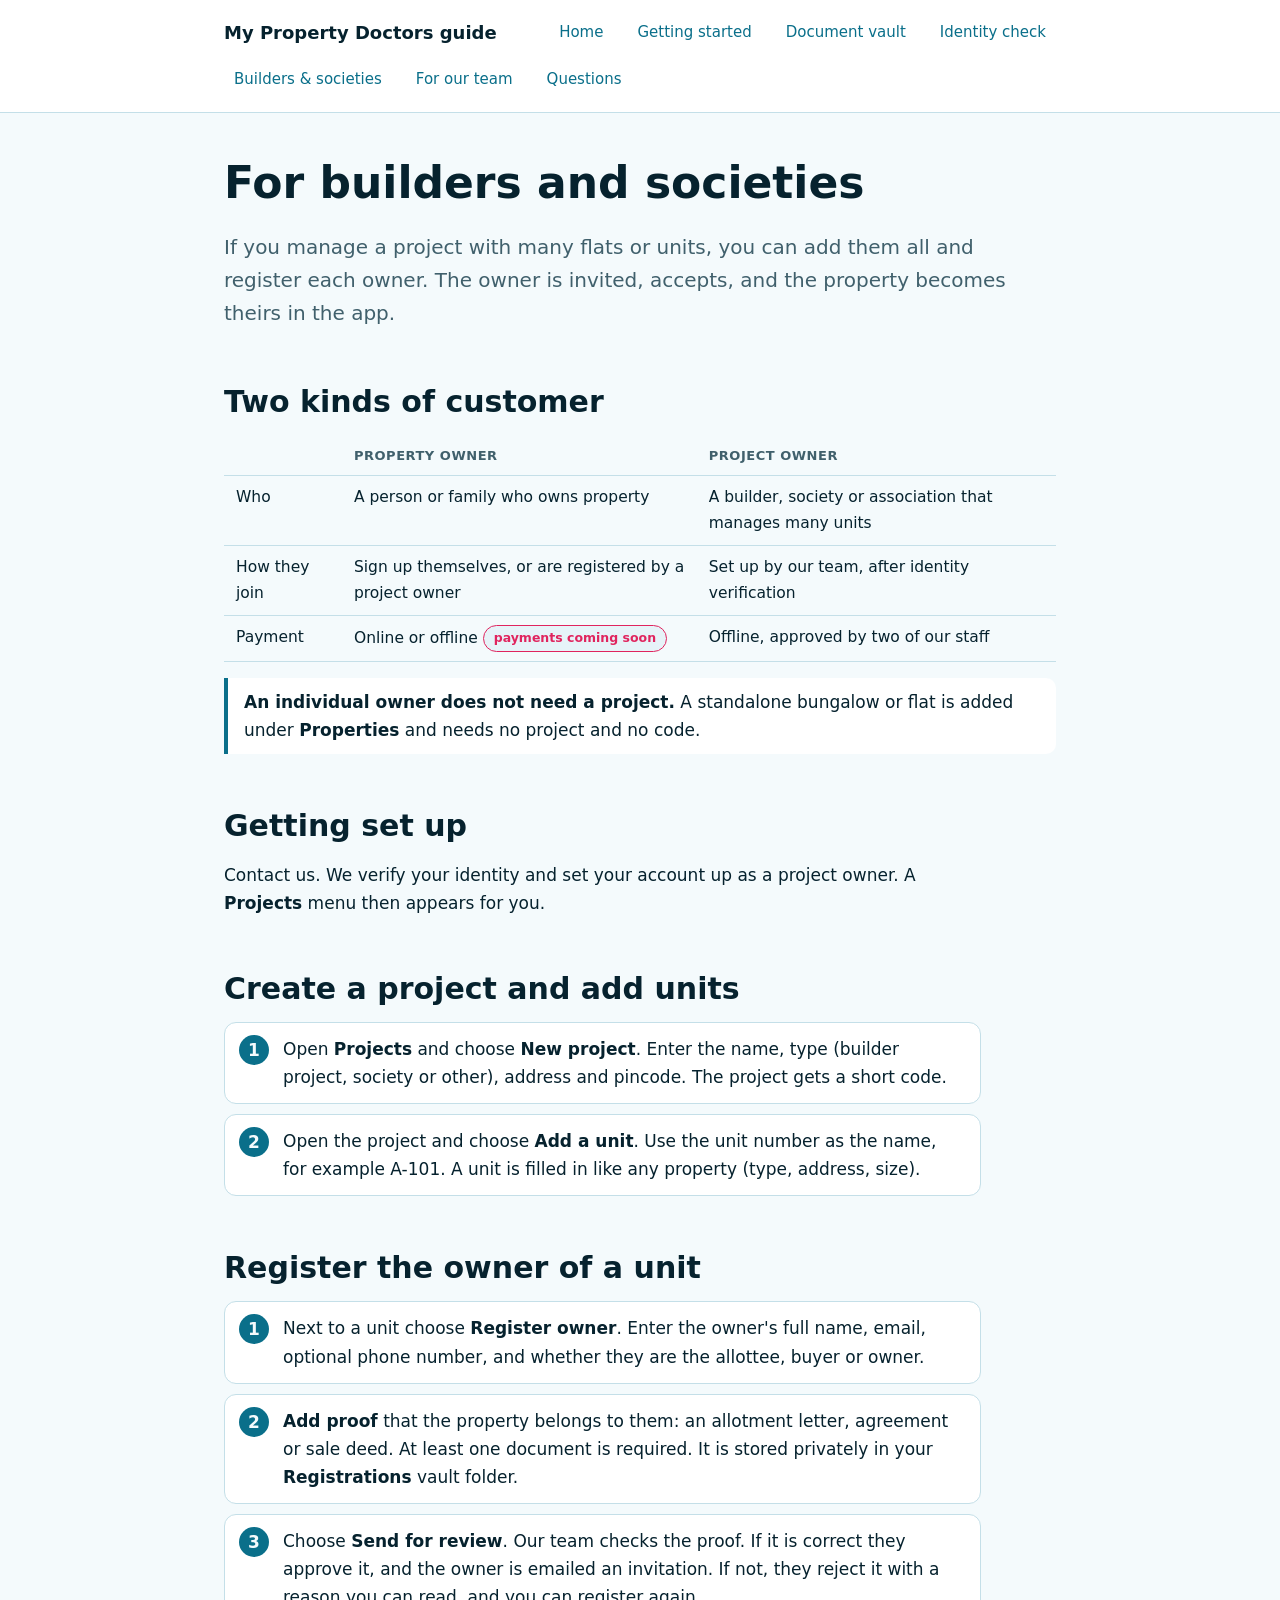
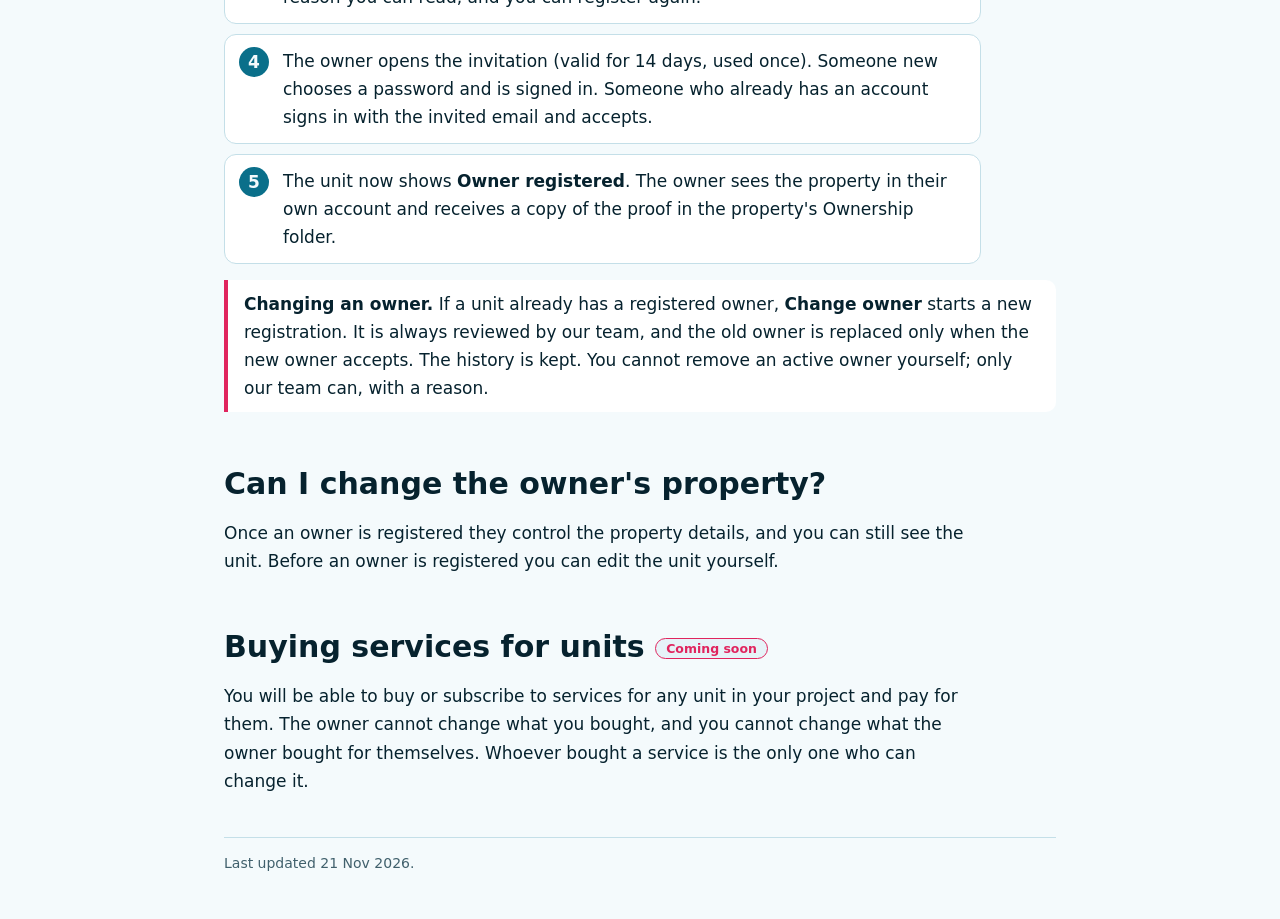
==== pages/builders-and-societies.html @ 7cd9955f "docs: update to the current build, add hierarchy and dispatch Co-Authored-By: Claude Sonnet 5.5 <nor" ====
<!DOCTYPE html>
<html lang="en">
<head>
<meta charset="utf-8">
<meta name="viewport" content="width=device-width,initial-scale=1">
<title>Builders and societies: My Property Doctors guide</title>
<link rel="stylesheet" href="../assets/style.css">
</head>
<body>
<header class="site"><div class="wrap"><b>My Property Doctors guide</b><a href="../index.html">Home</a><a href="getting-started.html">Getting started</a><a href="document-vault.html">Document vault</a><a href="identity-verification.html">Identity check</a><a href="builders-and-societies.html">Builders &amp; societies</a><a href="our-team.html">For our team</a><a href="faq.html">Questions</a></div></header>
<main class="wrap">
<h1>For builders and societies</h1>
<p class="lede">If you manage a project with many flats or units, you can add them all and register each owner. The owner is invited, accepts, and the property becomes theirs in the app.</p>

<h2>Two kinds of customer</h2>
<table>
<tr><th></th><th>Property owner</th><th>Project owner</th></tr>
<tr><td>Who</td><td>A person or family who owns property</td><td>A builder, society or association that manages many units</td></tr>
<tr><td>How they join</td><td>Sign up themselves, or are registered by a project owner</td><td>Set up by our team, after identity verification</td></tr>
<tr><td>Payment</td><td>Online or offline <span class="badge soon">payments coming soon</span></td><td>Offline, approved by two of our staff</td></tr>
</table>
<div class="tip"><b>An individual owner does not need a project.</b> A standalone bungalow or flat is added under <b>Properties</b> and needs no project and no code.</div>

<h2>Getting set up</h2>
<p>Contact us. We verify your identity and set your account up as a project owner. A <b>Projects</b> menu then appears for you.</p>

<h2>Create a project and add units</h2>
<ol class="steps">
<li>Open <b>Projects</b> and choose <b>New project</b>. Enter the name, type (builder project, society or other), address and pincode. The project gets a short code.</li>
<li>Open the project and choose <b>Add a unit</b>. Use the unit number as the name, for example A-101. A unit is filled in like any property (type, address, size).</li>
</ol>

<h2>Register the owner of a unit</h2>
<ol class="steps">
<li>Next to a unit choose <b>Register owner</b>. Enter the owner's full name, email, optional phone number, and whether they are the allottee, buyer or owner.</li>
<li><b>Add proof</b> that the property belongs to them: an allotment letter, agreement or sale deed. At least one document is required. It is stored privately in your <b>Registrations</b> vault folder.</li>
<li>Choose <b>Send for review</b>. Our team checks the proof. If it is correct they approve it, and the owner is emailed an invitation. If not, they reject it with a reason you can read, and you can register again.</li>
<li>The owner opens the invitation (valid for 14 days, used once). Someone new chooses a password and is signed in. Someone who already has an account signs in with the invited email and accepts.</li>
<li>The unit now shows <b>Owner registered</b>. The owner sees the property in their own account and receives a copy of the proof in the property's Ownership folder.</li>
</ol>
<div class="tip warn"><b>Changing an owner.</b> If a unit already has a registered owner, <b>Change owner</b> starts a new registration. It is always reviewed by our team, and the old owner is replaced only when the new owner accepts. The history is kept. You cannot remove an active owner yourself; only our team can, with a reason.</div>

<h2>Can I change the owner's property?</h2>
<p>Once an owner is registered they control the property details, and you can still see the unit. Before an owner is registered you can edit the unit yourself.</p>

<h2>Buying services for units <span class="badge soon">Coming soon</span></h2>
<p>You will be able to buy or subscribe to services for any unit in your project and pay for them. The owner cannot change what you bought, and you cannot change what the owner bought for themselves. Whoever bought a service is the only one who can change it.</p>
<footer>Last updated 21 Nov 2026.</footer>
</main>
</body>
</html>
---- assets/style.css ----
/* My Property Doctors user guide. Plain words, big text, works on a phone. */
:root{color-scheme:light dark;--bg:light-dark(#f4fafc,#06222e);--card:light-dark(#fff,#0c3141);--ink:light-dark(#06222e,#e3f3f8);--mute:light-dark(#40606c,#a5c3ce);--line:light-dark(#c4dfe8,#1d4a5c);--brand:light-dark(#0a6f8a,#5cc6e4);--hot:#e0245e;--ok:light-dark(#0b7a4b,#6fe0aa);--chip:light-dark(#e6f3f8,#0f3a4c)}
*{box-sizing:border-box;min-width:0}
body{margin:0;background:var(--bg);color:var(--ink);font:17px/1.65 system-ui,-apple-system,"Segoe UI",Roboto,sans-serif;overflow-x:clip}
h1,h2,h3{line-height:1.2;text-wrap:balance;margin:0 0 .5em}
h1{font-size:clamp(30px,5vw,44px)}h2{font-size:clamp(22px,3vw,30px);margin-top:1.8em}h3{font-size:19px;margin-top:1.4em}
p,li{max-width:70ch}
a{color:var(--brand)}
.wrap{max-width:960px;margin:0 auto;padding:clamp(18px,4vw,44px) max(5vw,16px)}
header.site{border-bottom:1px solid var(--line);background:var(--card)}
header.site .wrap{display:flex;flex-wrap:wrap;gap:6px 14px;align-items:center;padding-top:12px;padding-bottom:12px}
header.site b{font-size:18px;margin-right:auto}
header.site a{text-decoration:none;font-size:15px;padding:8px 10px;border-radius:8px}
header.site a:hover{background:var(--chip)}
.lede{font-size:20px;color:var(--mute)}
.card{background:var(--card);border:1px solid var(--line);border-radius:14px;padding:16px 20px;margin:14px 0}
.grid{display:grid;grid-template-columns:repeat(auto-fill,minmax(260px,1fr));gap:14px}
.grid .card{margin:0}
.badge{display:inline-block;font-size:12.5px;font-weight:600;padding:2px 10px;border-radius:99px;border:1px solid var(--line);background:var(--chip);vertical-align:middle}
.badge.live{color:var(--ok);border-color:var(--ok)}.badge.soon{color:var(--hot);border-color:var(--hot)}
.steps{counter-reset:s;list-style:none;padding:0;margin:14px 0;display:grid;gap:10px}
.steps li{counter-increment:s;position:relative;background:var(--card);border:1px solid var(--line);border-radius:12px;padding:12px 16px 12px 58px}
.steps li::before{content:counter(s);position:absolute;left:14px;top:12px;width:30px;height:30px;border-radius:50%;background:var(--brand);color:var(--bg);font-weight:700;display:grid;place-items:center}
.tip{border-left:4px solid var(--brand);background:var(--card);padding:10px 16px;border-radius:0 10px 10px 0;margin:16px 0}
.warn{border-left-color:var(--hot)}
table{border-collapse:collapse;width:100%;font-size:15.5px;display:block;overflow-x:auto;margin:1em 0}
th,td{text-align:left;vertical-align:top;padding:9px 12px;border-bottom:1px solid var(--line)}
th{font-size:13px;color:var(--mute);text-transform:uppercase;letter-spacing:.04em}
.tree{font-family:ui-monospace,Consolas,monospace;font-size:15px;background:var(--card);border:1px solid var(--line);border-radius:12px;padding:14px 18px;overflow-x:auto;white-space:pre}
footer{color:var(--mute);font-size:14px;border-top:1px solid var(--line);margin-top:3em;padding-top:1em}
:focus-visible{outline:3px solid var(--brand);outline-offset:2px}
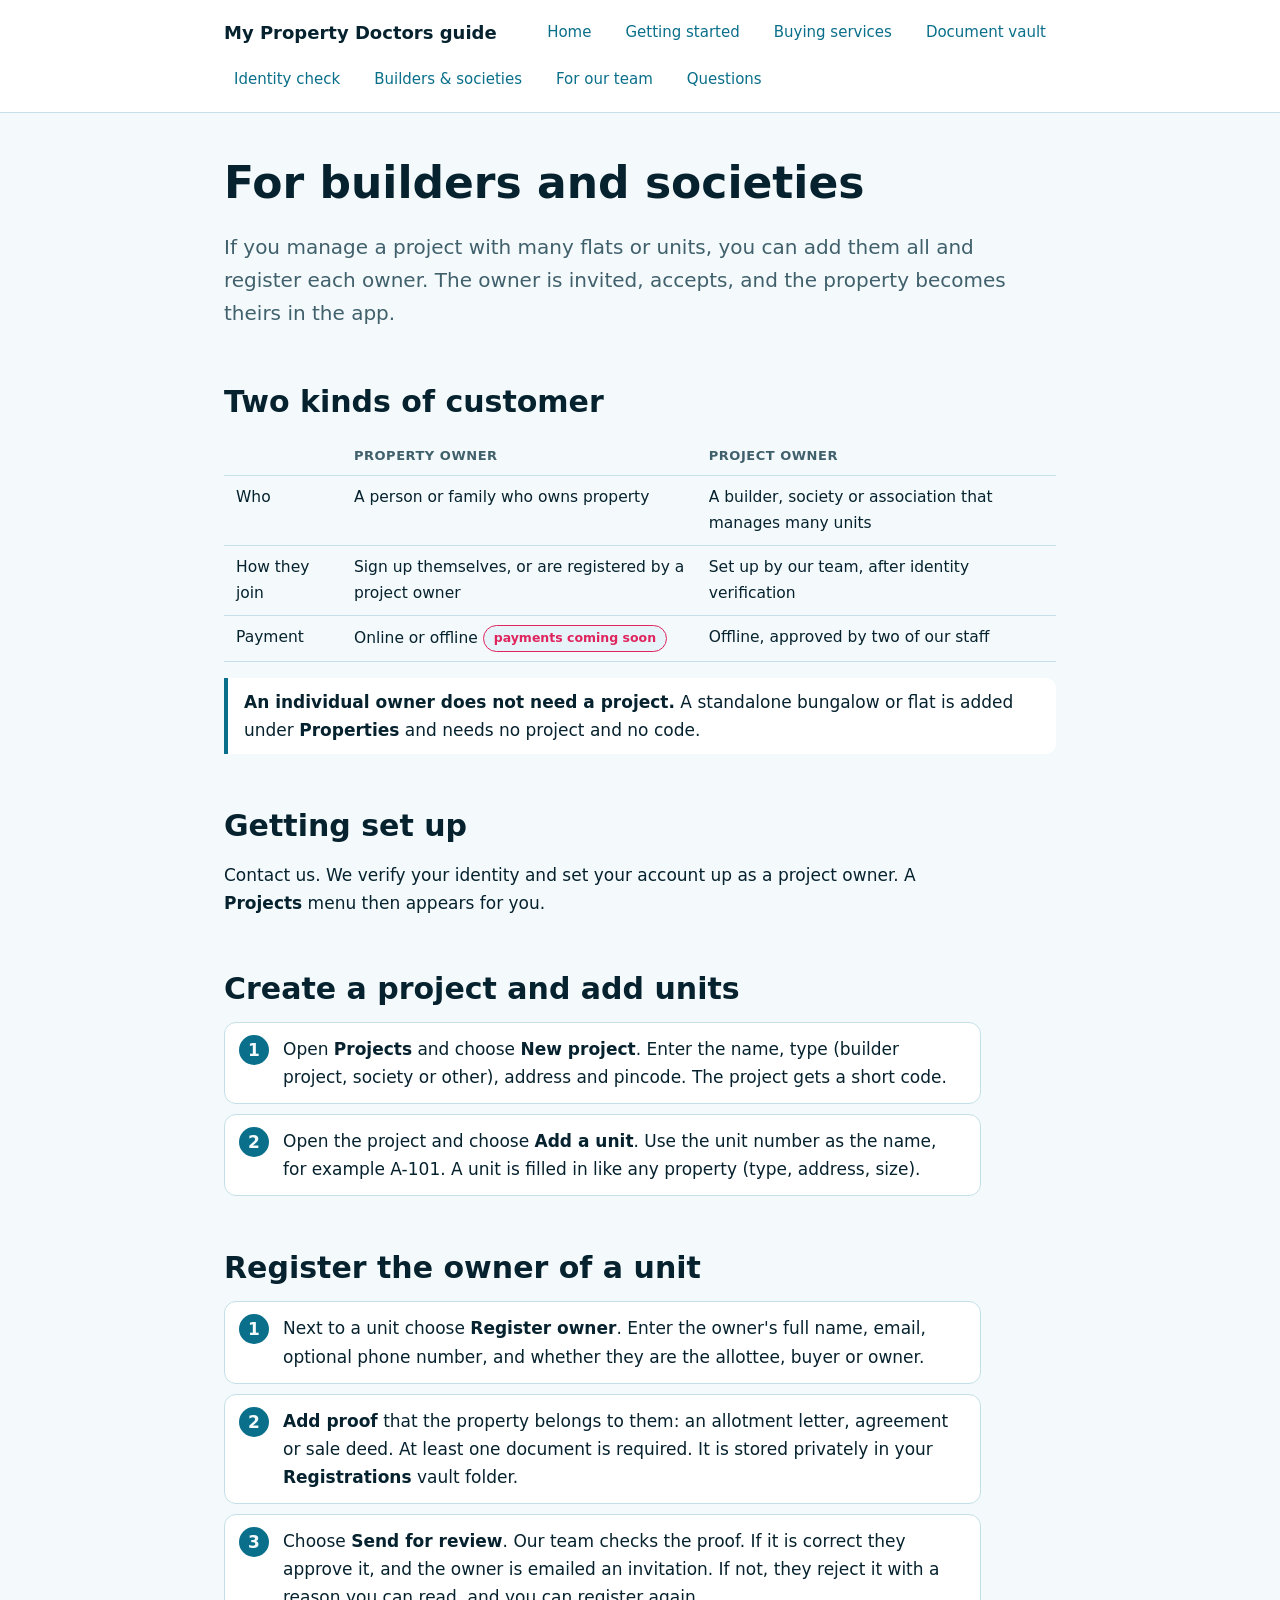
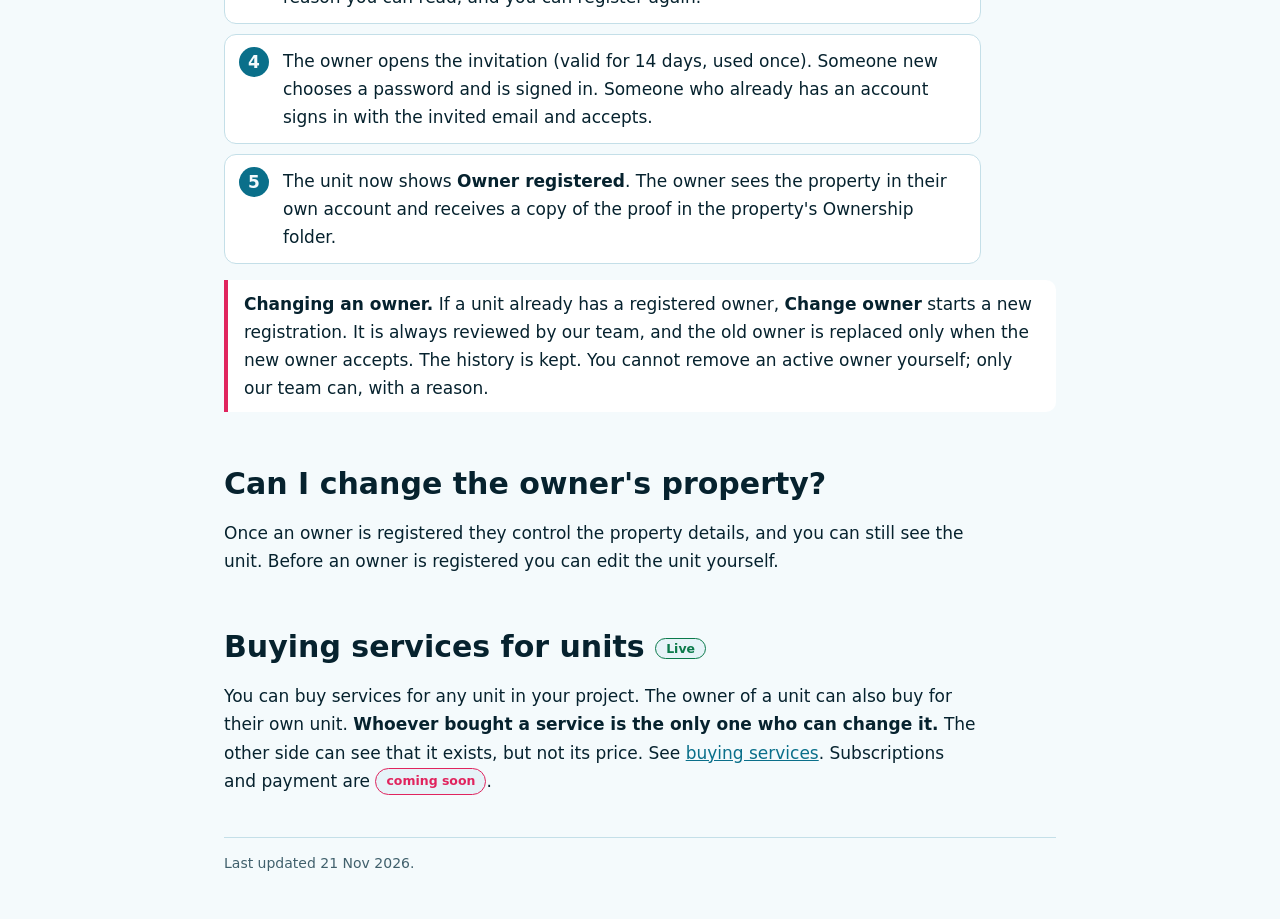
==== commit 0474a1e9: "docs: M3.3 orders, buying guide, counts and CLAUDE.md Co-Authored-By: Claude Sonnet 5.5 <noreply@ant" ====
--- a/pages/builders-and-societies.html
+++ b/pages/builders-and-societies.html
@@ -7,7 +7,7 @@
 <link rel="stylesheet" href="../assets/style.css">
 </head>
 <body>
-<header class="site"><div class="wrap"><b>My Property Doctors guide</b><a href="../index.html">Home</a><a href="getting-started.html">Getting started</a><a href="document-vault.html">Document vault</a><a href="identity-verification.html">Identity check</a><a href="builders-and-societies.html">Builders &amp; societies</a><a href="our-team.html">For our team</a><a href="faq.html">Questions</a></div></header>
+<header class="site"><div class="wrap"><b>My Property Doctors guide</b><a href="../index.html">Home</a><a href="getting-started.html">Getting started</a><a href="buying-services.html">Buying services</a><a href="document-vault.html">Document vault</a><a href="identity-verification.html">Identity check</a><a href="builders-and-societies.html">Builders &amp; societies</a><a href="our-team.html">For our team</a><a href="faq.html">Questions</a></div></header>
 <main class="wrap">
 <h1>For builders and societies</h1>
 <p class="lede">If you manage a project with many flats or units, you can add them all and register each owner. The owner is invited, accepts, and the property becomes theirs in the app.</p>
@@ -43,8 +43,8 @@
 <h2>Can I change the owner's property?</h2>
 <p>Once an owner is registered they control the property details, and you can still see the unit. Before an owner is registered you can edit the unit yourself.</p>
 
-<h2>Buying services for units <span class="badge soon">Coming soon</span></h2>
-<p>You will be able to buy or subscribe to services for any unit in your project and pay for them. The owner cannot change what you bought, and you cannot change what the owner bought for themselves. Whoever bought a service is the only one who can change it.</p>
+<h2>Buying services for units <span class="badge live">Live</span></h2>
+<p>You can buy services for any unit in your project. The owner of a unit can also buy for their own unit. <b>Whoever bought a service is the only one who can change it.</b> The other side can see that it exists, but not its price. See <a href="buying-services.html">buying services</a>. Subscriptions and payment are <span class="badge soon">coming soon</span>.</p>
 <footer>Last updated 21 Nov 2026.</footer>
 </main>
 </body>
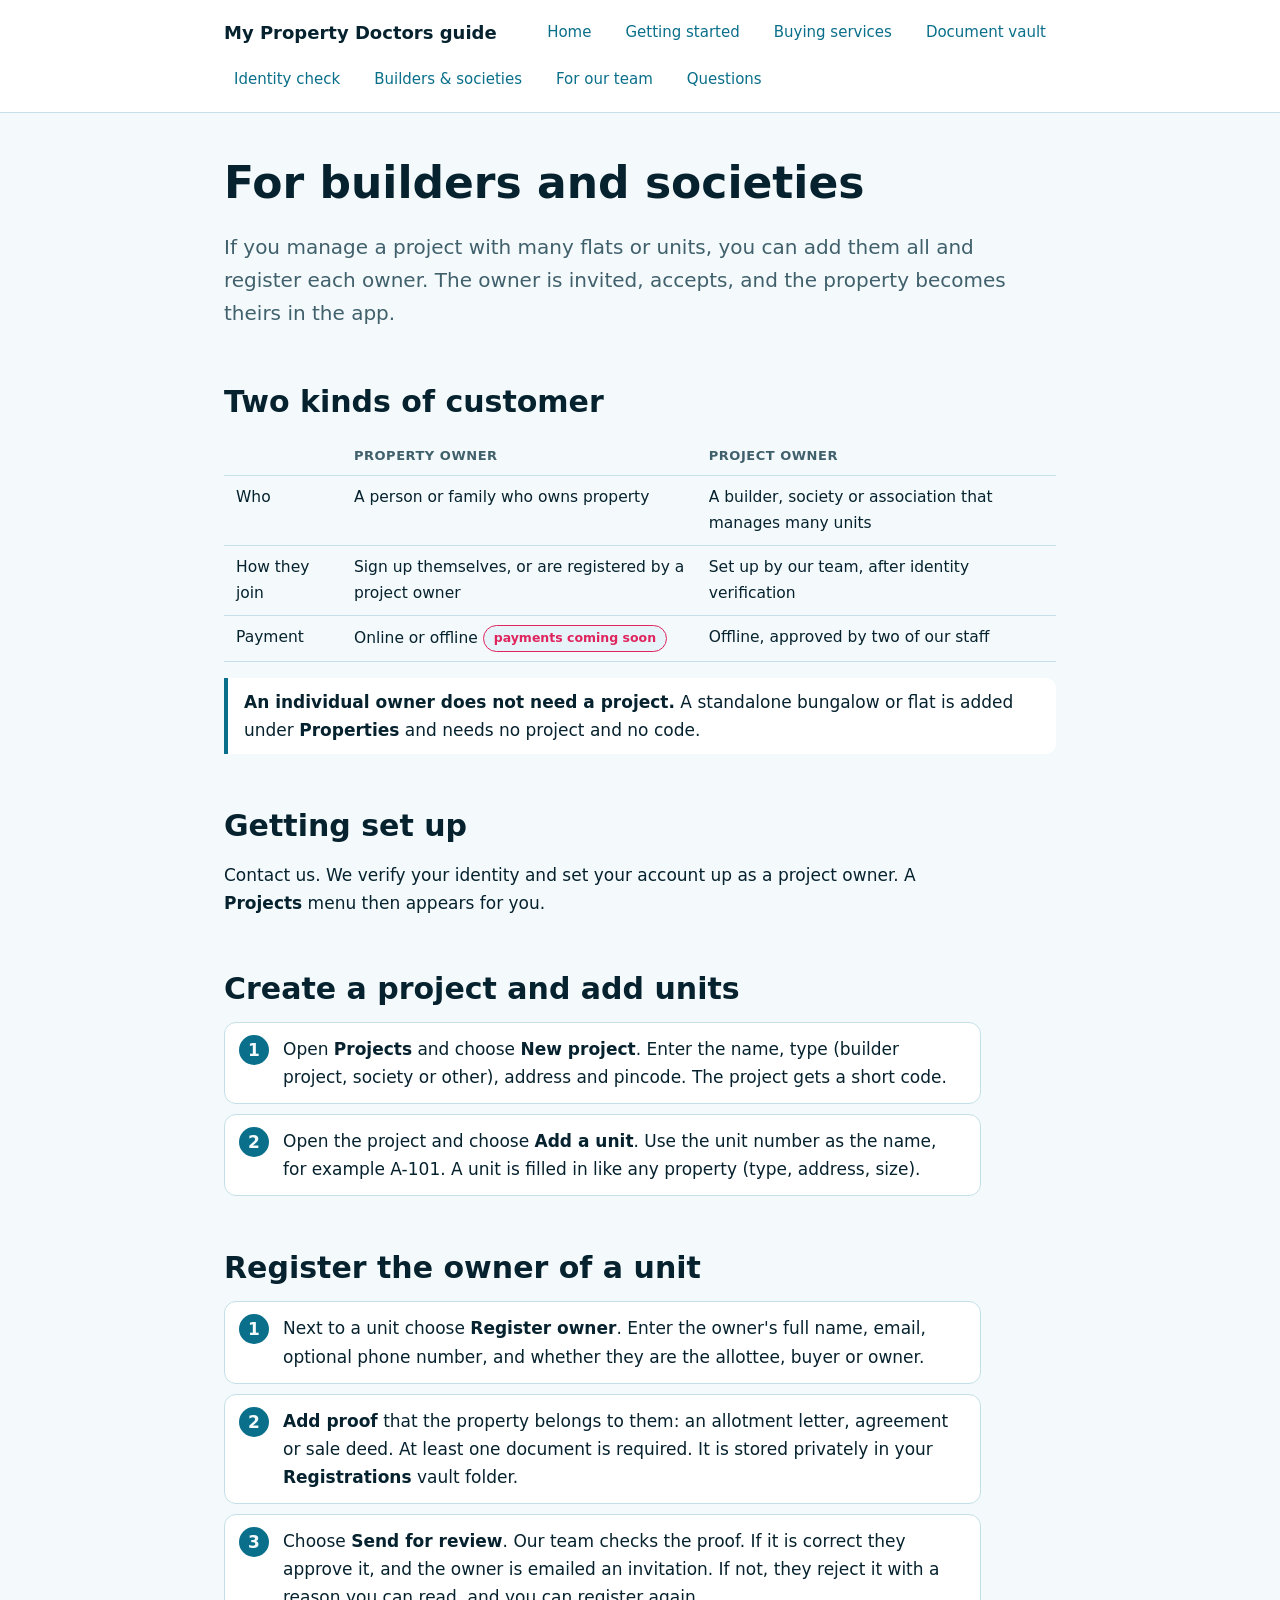
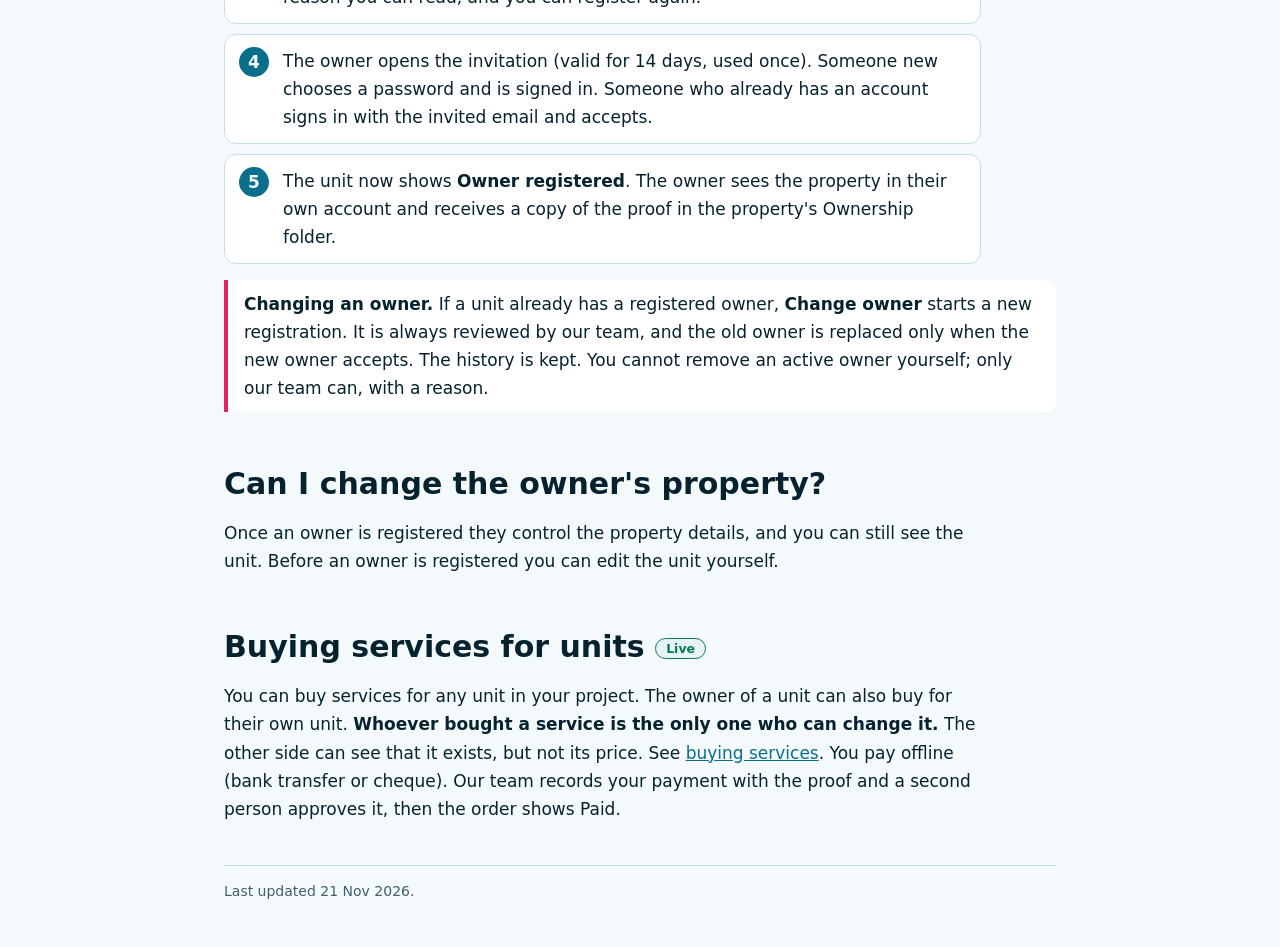
==== commit 59d18120: "feat/docs: offline payments with maker-checker (M3.4) Console: record payment on an order (with proo" ====
--- a/pages/builders-and-societies.html
+++ b/pages/builders-and-societies.html
@@ -44,7 +44,7 @@
 <p>Once an owner is registered they control the property details, and you can still see the unit. Before an owner is registered you can edit the unit yourself.</p>
 
 <h2>Buying services for units <span class="badge live">Live</span></h2>
-<p>You can buy services for any unit in your project. The owner of a unit can also buy for their own unit. <b>Whoever bought a service is the only one who can change it.</b> The other side can see that it exists, but not its price. See <a href="buying-services.html">buying services</a>. Subscriptions and payment are <span class="badge soon">coming soon</span>.</p>
+<p>You can buy services for any unit in your project. The owner of a unit can also buy for their own unit. <b>Whoever bought a service is the only one who can change it.</b> The other side can see that it exists, but not its price. See <a href="buying-services.html">buying services</a>. You pay offline (bank transfer or cheque). Our team records your payment with the proof and a second person approves it, then the order shows Paid.</p>
 <footer>Last updated 21 Nov 2026.</footer>
 </main>
 </body>
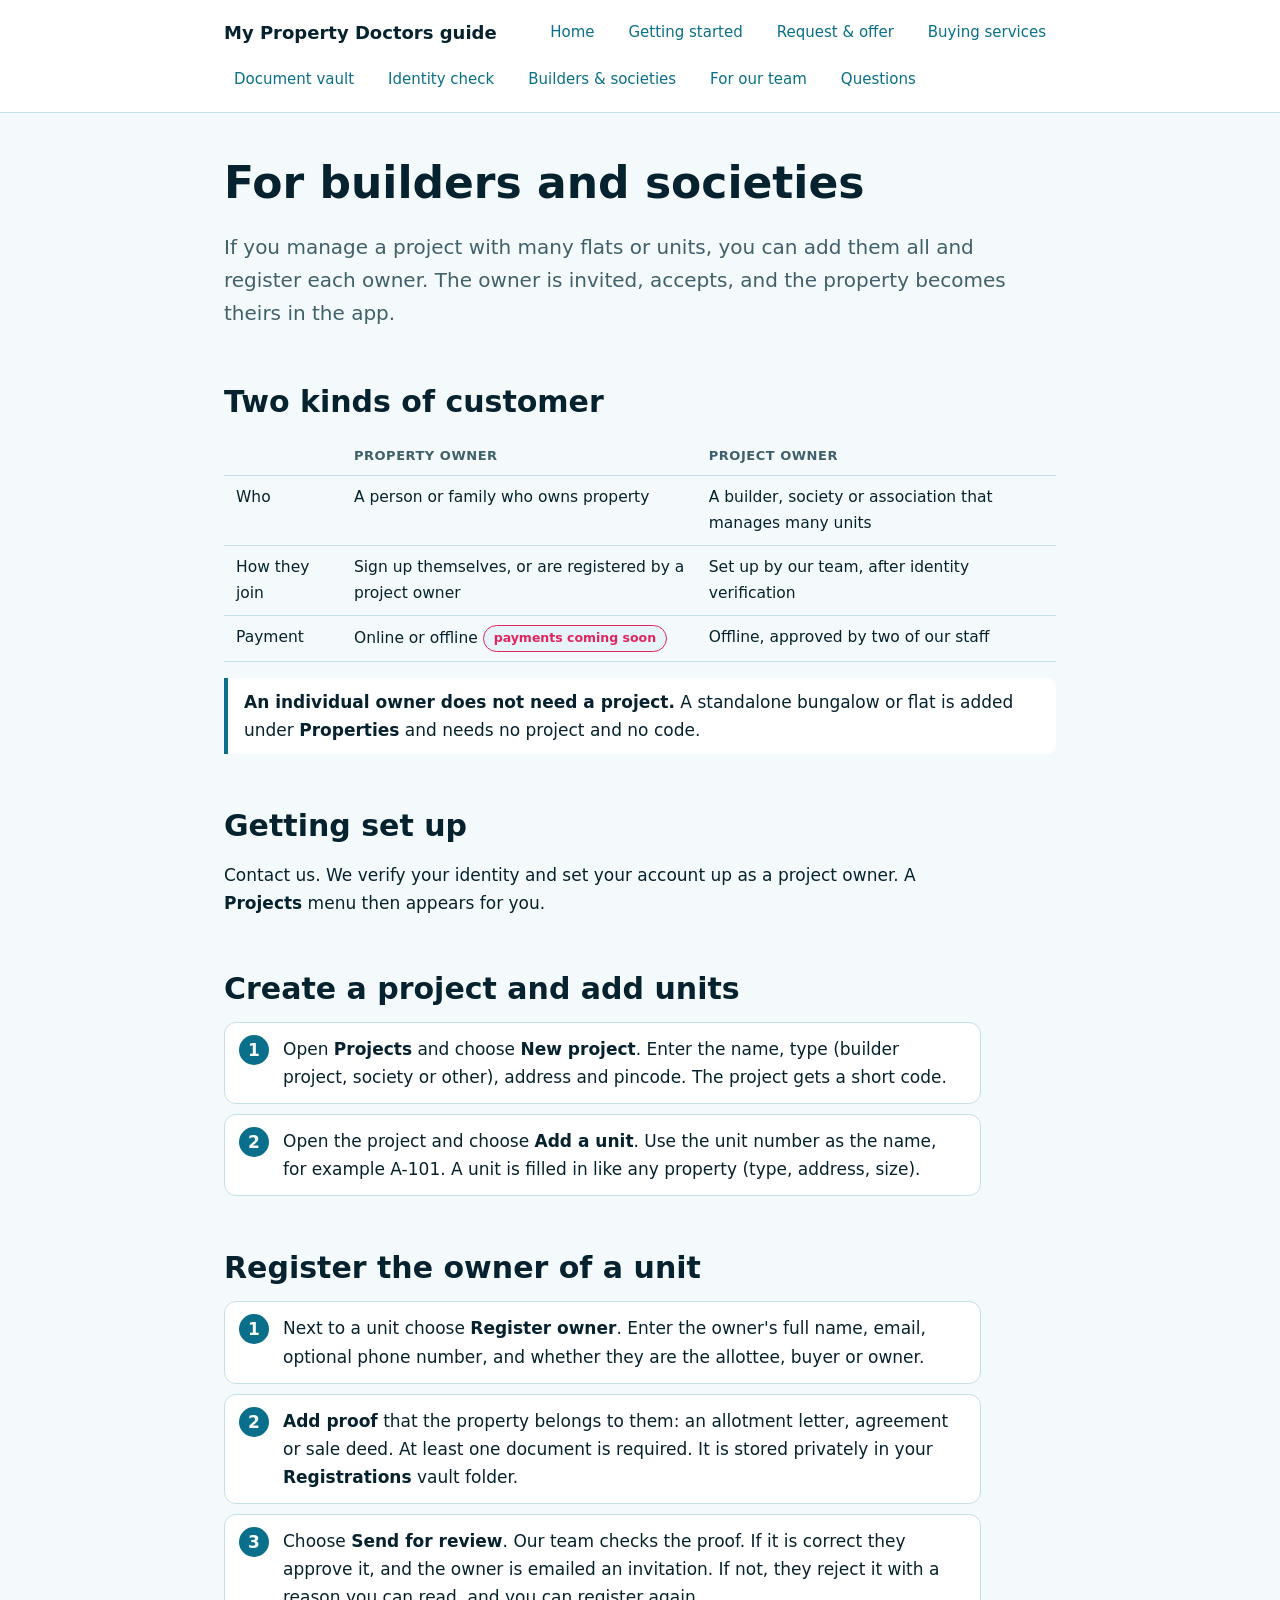
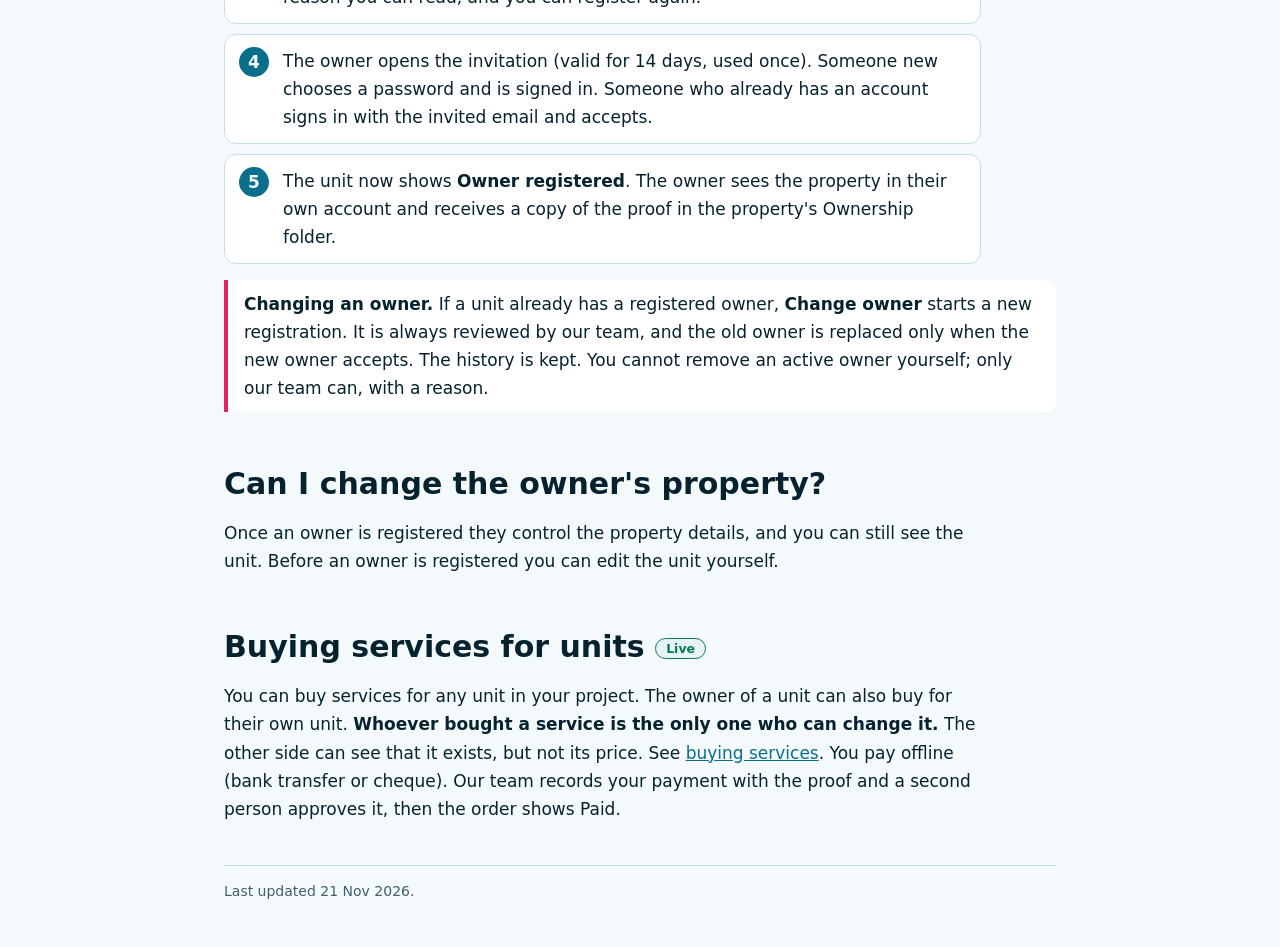
==== commit cae58b2f: "feat/docs: onboarding (M4) Console: onboarding list and case detail (notes, assign, link customer, p" ====
--- a/pages/builders-and-societies.html
+++ b/pages/builders-and-societies.html
@@ -7,7 +7,7 @@
 <link rel="stylesheet" href="../assets/style.css">
 </head>
 <body>
-<header class="site"><div class="wrap"><b>My Property Doctors guide</b><a href="../index.html">Home</a><a href="getting-started.html">Getting started</a><a href="buying-services.html">Buying services</a><a href="document-vault.html">Document vault</a><a href="identity-verification.html">Identity check</a><a href="builders-and-societies.html">Builders &amp; societies</a><a href="our-team.html">For our team</a><a href="faq.html">Questions</a></div></header>
+<header class="site"><div class="wrap"><b>My Property Doctors guide</b><a href="../index.html">Home</a><a href="getting-started.html">Getting started</a><a href="getting-started-with-us.html">Request &amp; offer</a><a href="buying-services.html">Buying services</a><a href="document-vault.html">Document vault</a><a href="identity-verification.html">Identity check</a><a href="builders-and-societies.html">Builders &amp; societies</a><a href="our-team.html">For our team</a><a href="faq.html">Questions</a></div></header>
 <main class="wrap">
 <h1>For builders and societies</h1>
 <p class="lede">If you manage a project with many flats or units, you can add them all and register each owner. The owner is invited, accepts, and the property becomes theirs in the app.</p>
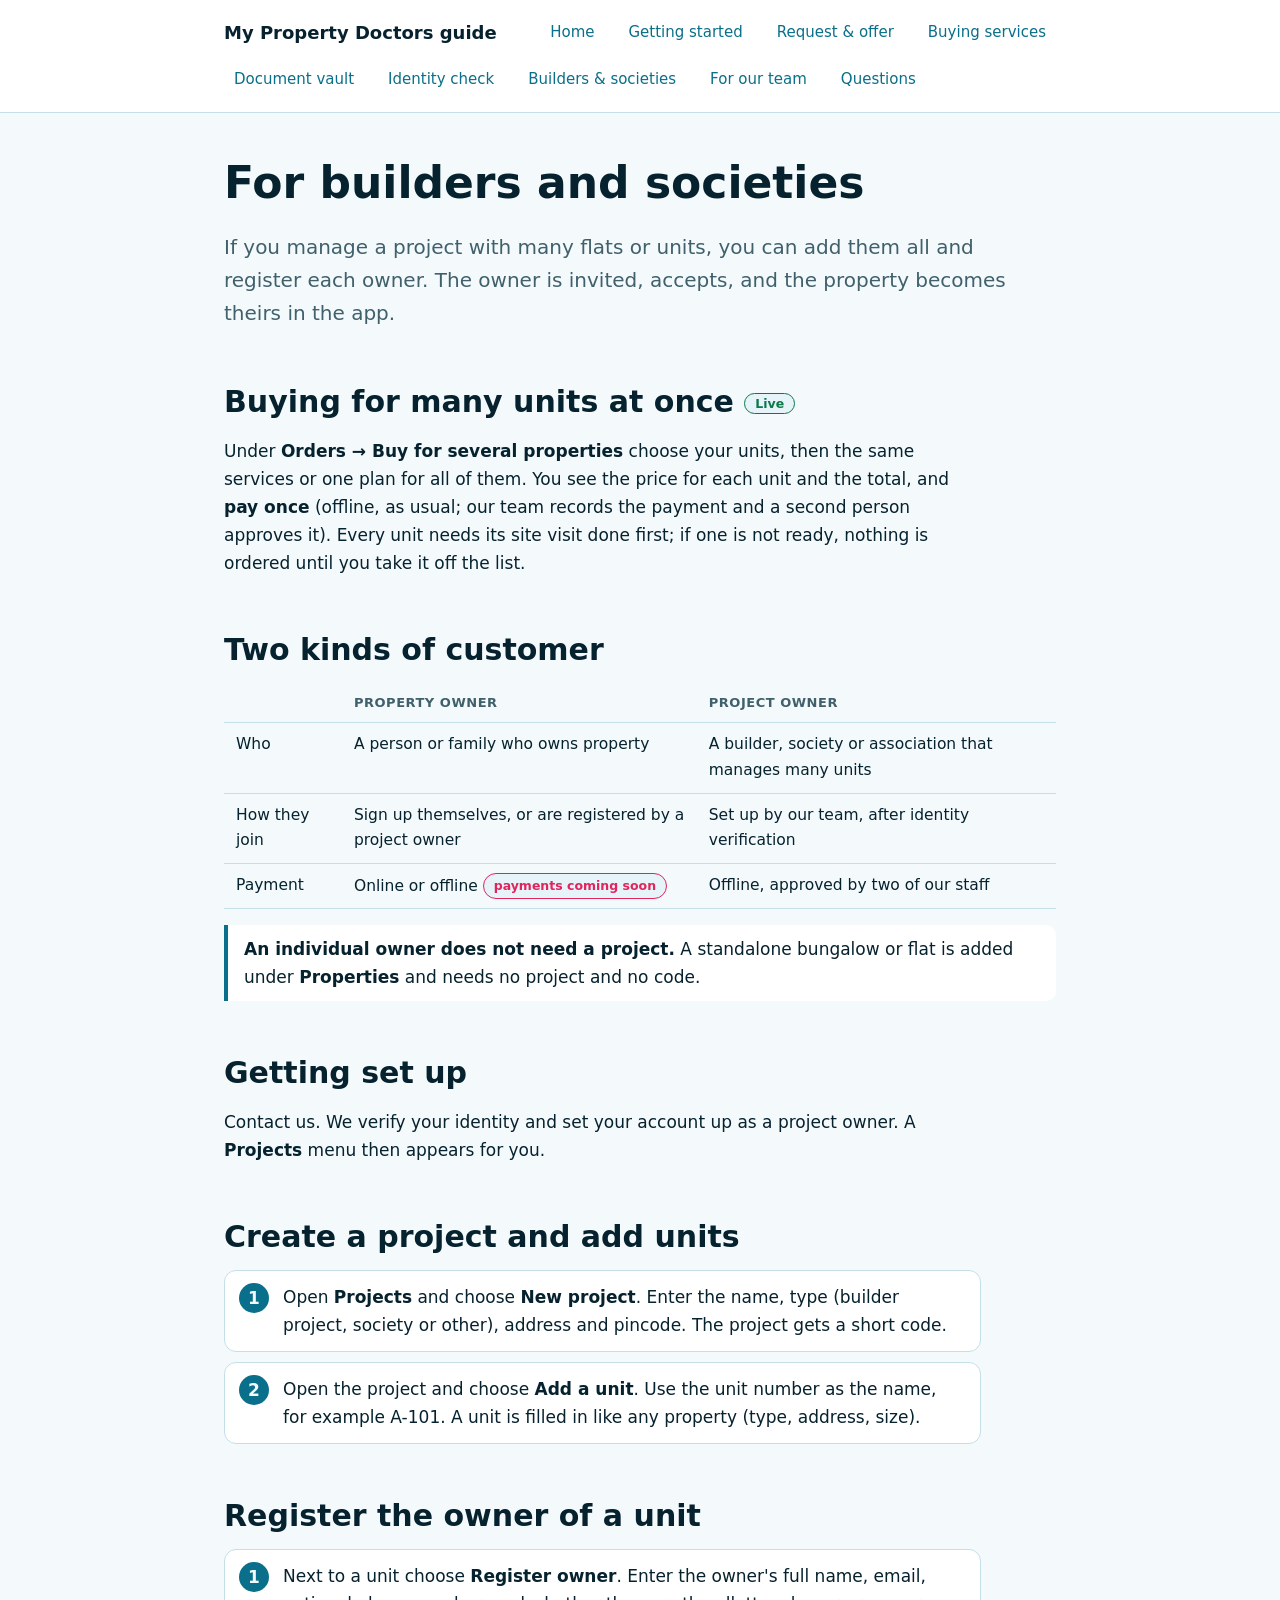
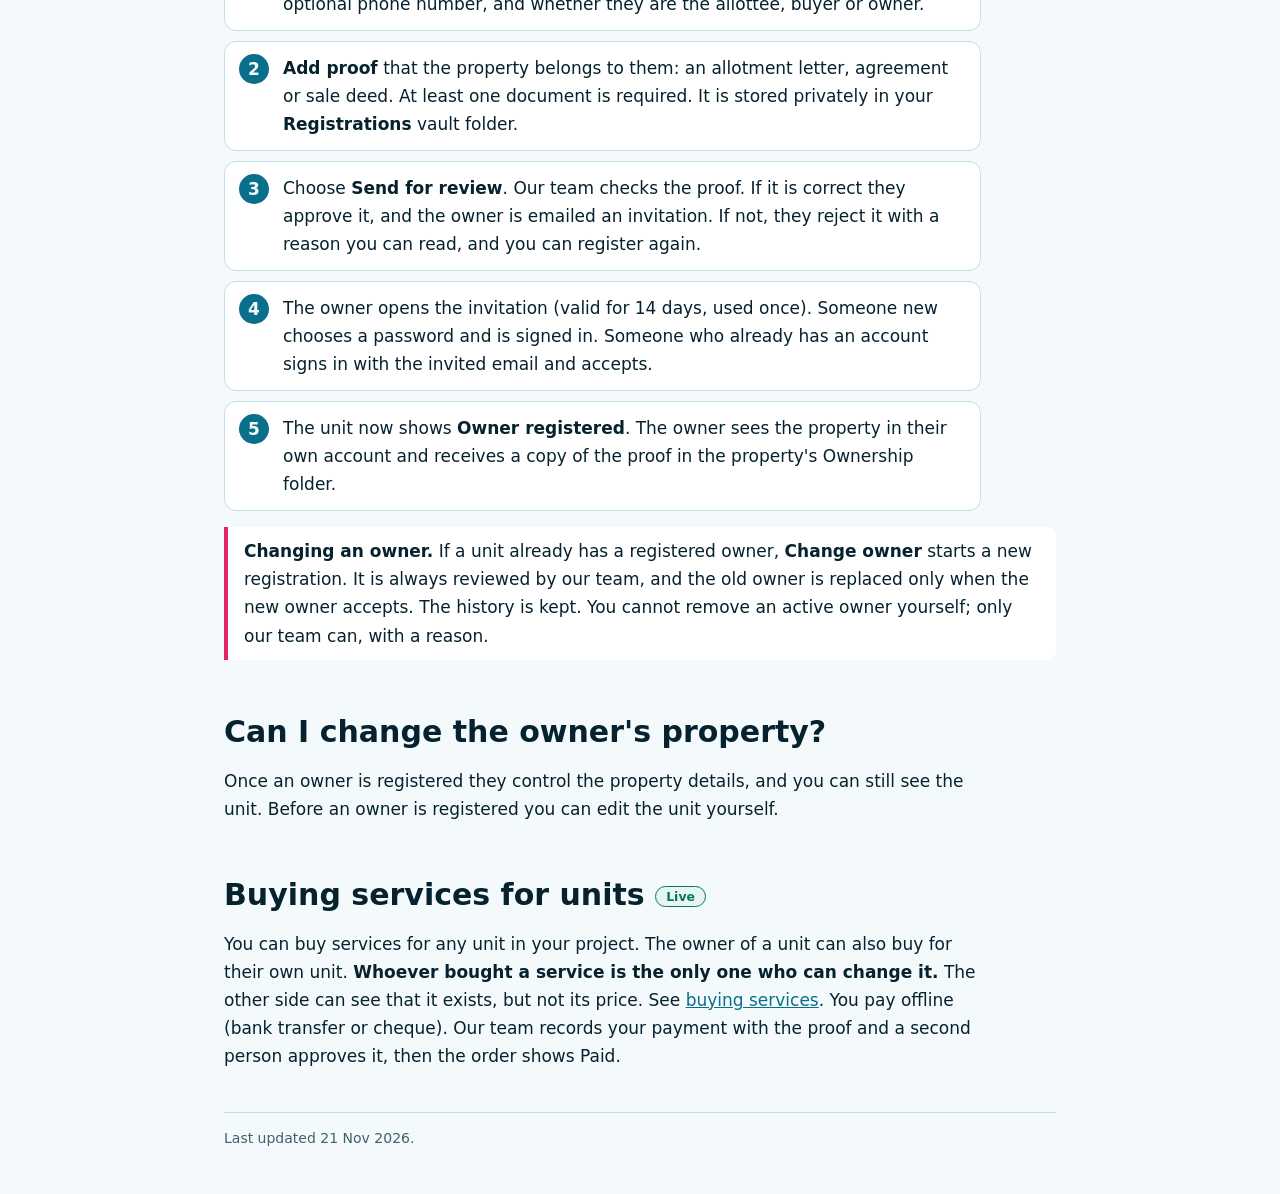
==== commit a0925d87: "docs/feat: mandatory site visit and batch payments Co-Authored-By: Claude Sonnet 5.5 <noreply@anthro" ====
--- a/pages/builders-and-societies.html
+++ b/pages/builders-and-societies.html
@@ -11,6 +11,9 @@
 <main class="wrap">
 <h1>For builders and societies</h1>
 <p class="lede">If you manage a project with many flats or units, you can add them all and register each owner. The owner is invited, accepts, and the property becomes theirs in the app.</p>
+
+<h2>Buying for many units at once <span class="badge live">Live</span></h2>
+<p>Under <b>Orders &rarr; Buy for several properties</b> choose your units, then the same services or one plan for all of them. You see the price for each unit and the total, and <b>pay once</b> (offline, as usual; our team records the payment and a second person approves it). Every unit needs its site visit done first; if one is not ready, nothing is ordered until you take it off the list.</p>
 
 <h2>Two kinds of customer</h2>
 <table>
